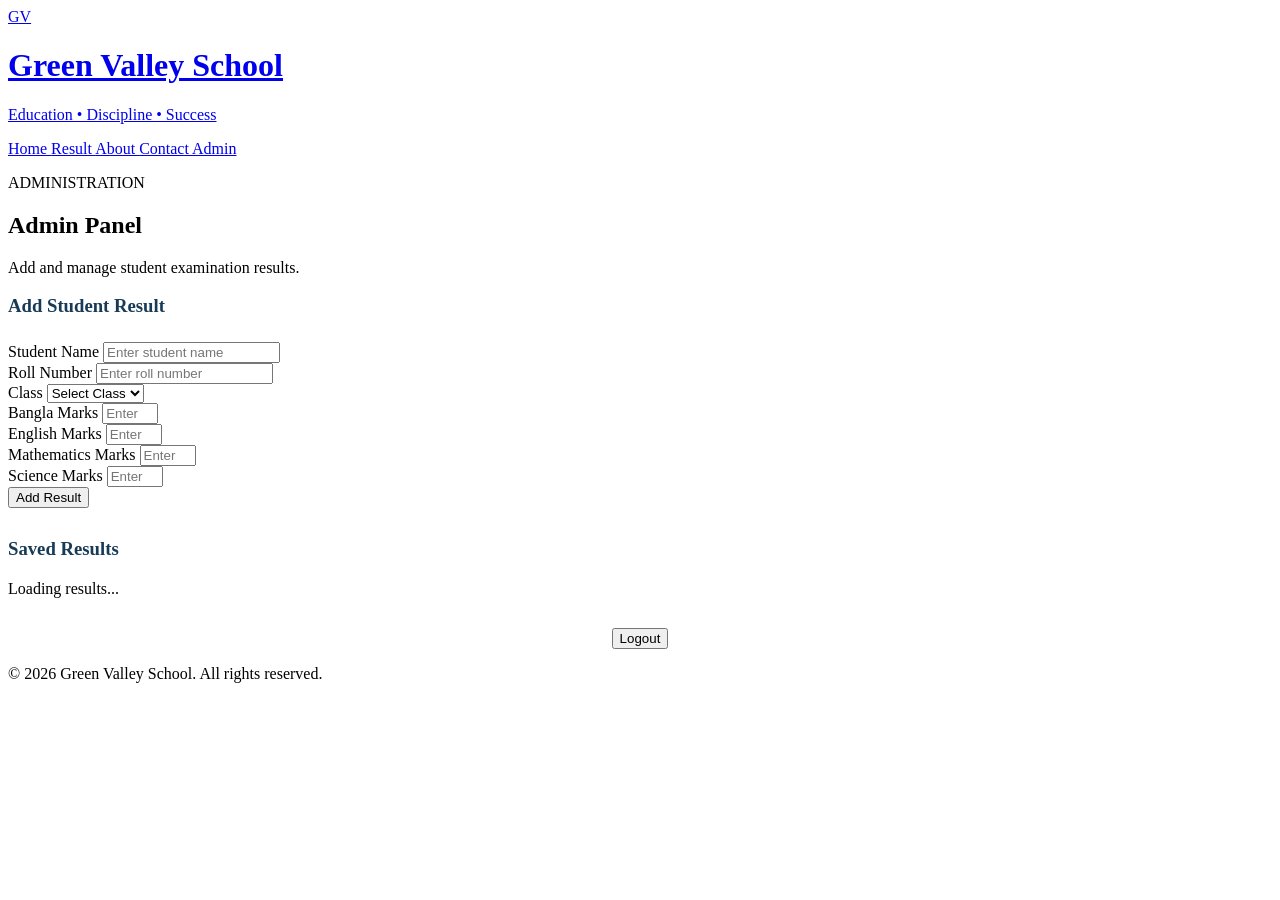
==== admin-panel.html @ b8399d2d "Add files via upload" ====
<!DOCTYPE html>
<html lang="en">

<head>
    <meta charset="UTF-8">
    <meta name="viewport" content="width=device-width, initial-scale=1.0">

    <title>Admin Panel | Green Valley School</title>

    <link rel="stylesheet" href="../Css/style.css">
</head>

<body>

    <!-- HEADER -->

    <header class="site-header">

        <div class="container header-content">

            <a href="index.html" class="school-logo">

                <div class="logo-circle">
                    GV
                </div>

                <div>
                    <h1>Green Valley School</h1>

                    <p>
                        Education • Discipline • Success
                    </p>
                </div>

            </a>


            <nav class="navbar">

                <a href="index.html">
                    Home
                </a>

                <a href="result.html">
                    Result
                </a>

                <a href="about.html">
                    About
                </a>

                <a href="contact.html">
                    Contact
                </a>

                <a href="admin.html" class="active">
                    Admin
                </a>

            </nav>

        </div>

    </header>


    <!-- ADMIN PANEL -->

    <main class="admin-page">

        <div class="admin-container">

            <div class="section-heading">

                <p class="small-title">
                    ADMINISTRATION
                </p>

                <h2>
                    Admin Panel
                </h2>

                <div class="heading-line"></div>

                <p>
                    Add and manage student examination results.
                </p>

            </div>


            <!-- ADD RESULT BOX -->

            <div class="result-box">

                <h3 style="color:#173b57; margin-bottom:25px;">
                    Add Student Result
                </h3>


                <form id="addResultForm">

                    <!-- NAME -->

                    <div class="form-group">

                        <label for="addStudentName">
                            Student Name
                        </label>

                        <input
                            type="text"
                            id="addStudentName"
                            placeholder="Enter student name"
                            required
                        >

                    </div>


                    <!-- ROLL -->

                    <div class="form-group">

                        <label for="addRollNumber">
                            Roll Number
                        </label>

                        <input
                            type="number"
                            id="addRollNumber"
                            placeholder="Enter roll number"
                            required
                        >

                    </div>


                    <!-- CLASS -->

                    <div class="form-group">

                        <label for="addClassName">
                            Class
                        </label>

                        <select id="addClassName" required>

                            <option value="">
                                Select Class
                            </option>

                            <option value="6">
                                Class 6
                            </option>

                            <option value="7">
                                Class 7
                            </option>

                            <option value="8">
                                Class 8
                            </option>

                            <option value="9">
                                Class 9
                            </option>

                            <option value="10">
                                Class 10
                            </option>

                        </select>

                    </div>


                    <!-- BANGLA -->

                    <div class="form-group">

                        <label for="banglaMarks">
                            Bangla Marks
                        </label>

                        <input
                            type="number"
                            id="banglaMarks"
                            placeholder="Enter Bangla marks"
                            min="0"
                            max="100"
                            required
                        >

                    </div>


                    <!-- ENGLISH -->

                    <div class="form-group">

                        <label for="englishMarks">
                            English Marks
                        </label>

                        <input
                            type="number"
                            id="englishMarks"
                            placeholder="Enter English marks"
                            min="0"
                            max="100"
                            required
                        >

                    </div>


                    <!-- MATHEMATICS -->

                    <div class="form-group">

                        <label for="mathMarks">
                            Mathematics Marks
                        </label>

                        <input
                            type="number"
                            id="mathMarks"
                            placeholder="Enter Mathematics marks"
                            min="0"
                            max="100"
                            required
                        >

                    </div>


                    <!-- SCIENCE -->

                    <div class="form-group">

                        <label for="scienceMarks">
                            Science Marks
                        </label>

                        <input
                            type="number"
                            id="scienceMarks"
                            placeholder="Enter Science marks"
                            min="0"
                            max="100"
                            required
                        >

                    </div>


                    <button
                        type="submit"
                        class="result-button"
                    >
                        Add Result
                    </button>

                </form>


                <div id="addResultMessage"></div>

            </div>


            <!-- SAVED RESULTS -->

            <div
                class="result-box"
                style="max-width:100%; margin-top:30px;"
            >

                <h3 style="color:#173b57; margin-bottom:20px;">
                    Saved Results
                </h3>

                <div id="adminResults">
                    Loading results...
                </div>

            </div>


            <!-- LOGOUT -->

            <div style="text-align:center; margin-top:30px;">

                <button
                    id="logoutButton"
                    class="result-button"
                    style="max-width:250px;"
                >
                    Logout
                </button>

            </div>

        </div>

    </main>


    <!-- FOOTER -->

    <footer class="site-footer">

        <div class="footer-bottom">

            <p>
                © 2026 Green Valley School.
                All rights reserved.
            </p>

        </div>

    </footer>


    <script src="../Js/script.js"></script>

</body>

</html>
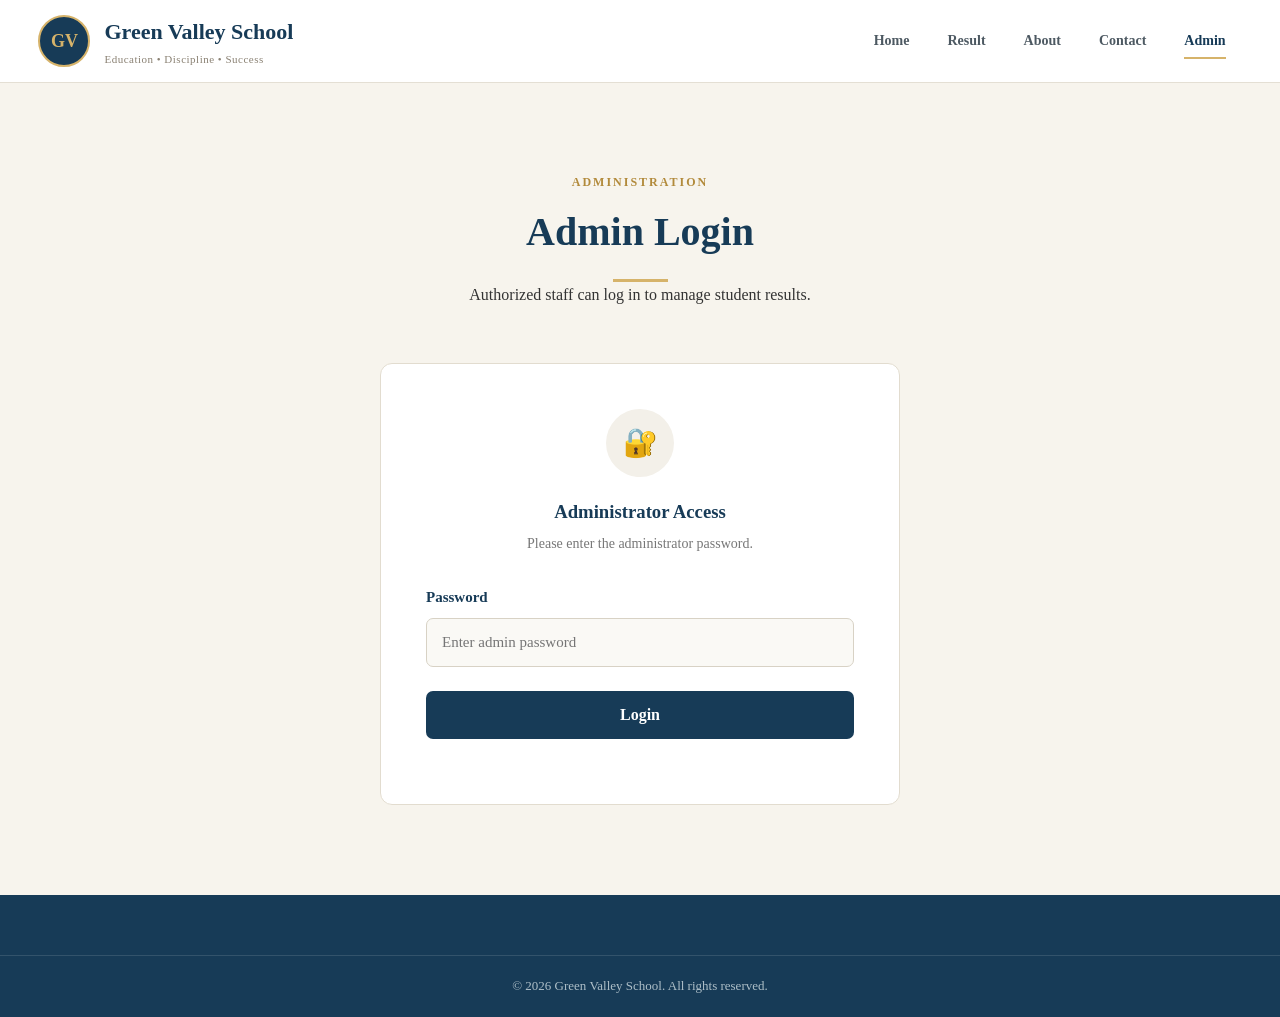
==== commit 67574fea: "Add files via upload" ====
--- a/admin-panel.html
+++ b/admin-panel.html
@@ -7,7 +7,7 @@
 
     <title>Admin Panel | Green Valley School</title>
 
-    <link rel="stylesheet" href="../Css/style.css">
+    <link rel="stylesheet" href="style.css">
 </head>
 
 <body>
@@ -323,7 +323,7 @@
     </footer>
 
 
-    <script src="../Js/script.js"></script>
+    <script src="script.js"></script>
 
 </body>
 
--- a/style.css
+++ b/style.css
@@ -0,0 +1,1027 @@
+/* =========================================
+   GREEN VALLEY SCHOOL
+   DESKTOP + MOBILE RESPONSIVE STYLE
+========================================= */
+
+* {
+    margin: 0;
+    padding: 0;
+    box-sizing: border-box;
+}
+
+html {
+    scroll-behavior: smooth;
+}
+
+body {
+    font-family: Georgia, "Times New Roman", serif;
+    background: #f7f4ed;
+    color: #333;
+    line-height: 1.6;
+}
+
+.container {
+    width: 94%;
+    max-width: 1600px;
+    margin: auto;
+}
+
+
+/* =========================================
+   HEADER
+========================================= */
+
+.site-header {
+    position: sticky;
+    top: 0;
+    z-index: 1000;
+    background: #ffffff;
+    border-bottom: 1px solid #e4dfd4;
+}
+
+.header-content {
+    min-height: 82px;
+    display: flex;
+    align-items: center;
+    justify-content: space-between;
+    gap: 40px;
+}
+
+.school-logo {
+    display: flex;
+    align-items: center;
+    gap: 14px;
+    color: #173b57;
+    text-decoration: none;
+}
+
+.logo-circle {
+    width: 52px;
+    height: 52px;
+    display: flex;
+    align-items: center;
+    justify-content: center;
+    flex-shrink: 0;
+    background: #173b57;
+    color: #d6b36a;
+    border: 2px solid #d6b36a;
+    border-radius: 50%;
+    font-size: 18px;
+    font-weight: bold;
+}
+
+.school-logo h1 {
+    font-size: 22px;
+    color: #173b57;
+}
+
+.school-logo p {
+    margin-top: 2px;
+    color: #8a8173;
+    font-size: 11px;
+    letter-spacing: 0.5px;
+}
+
+
+/* =========================================
+   NAVBAR
+========================================= */
+
+.navbar {
+    display: flex;
+    align-items: center;
+    gap: 6px;
+}
+
+.navbar a {
+    position: relative;
+    padding: 10px 16px;
+    color: #4d5962;
+    text-decoration: none;
+    font-size: 14px;
+    font-weight: 600;
+    border-radius: 6px;
+    transition: 0.25s;
+}
+
+.navbar a:hover {
+    color: #173b57;
+    background: #f3f0e9;
+}
+
+.navbar a.active {
+    color: #173b57;
+}
+
+.navbar a::after {
+    content: "";
+    position: absolute;
+    left: 16px;
+    right: 16px;
+    bottom: 3px;
+    height: 2px;
+    background: #d6b36a;
+    transform: scaleX(0);
+    transition: 0.25s;
+}
+
+.navbar a:hover::after,
+.navbar a.active::after {
+    transform: scaleX(1);
+}
+
+
+/* =========================================
+   HERO
+========================================= */
+
+.hero {
+    min-height: 650px;
+    display: flex;
+    align-items: center;
+    padding: 90px 0;
+    background: linear-gradient(135deg, #173b57, #245777);
+    color: white;
+}
+
+.hero-content {
+    display: grid;
+    grid-template-columns: 1.15fr 0.85fr;
+    align-items: center;
+    gap: 100px;
+}
+
+.hero-text {
+    max-width: 750px;
+}
+
+.hero-text .welcome-text {
+    color: #d6b36a;
+    font-size: 13px;
+    font-weight: bold;
+    letter-spacing: 3px;
+}
+
+.hero-text h2 {
+    margin: 16px 0;
+    font-size: 60px;
+    line-height: 1.12;
+}
+
+.hero-text > p:not(.welcome-text) {
+    margin-bottom: 32px;
+    color: #e2e9ed;
+    font-size: 18px;
+    max-width: 700px;
+}
+
+
+/* =========================================
+   HERO BUTTONS
+========================================= */
+
+.hero-buttons {
+    display: flex;
+    gap: 14px;
+    flex-wrap: wrap;
+}
+
+.btn {
+    display: inline-block;
+    padding: 14px 26px;
+    border-radius: 6px;
+    text-decoration: none;
+    font-size: 14px;
+    font-weight: bold;
+    transition: 0.25s;
+}
+
+.btn-primary {
+    background: #d6b36a;
+    color: #173b57;
+}
+
+.btn-primary:hover {
+    background: #e5c783;
+    transform: translateY(-2px);
+}
+
+.btn-secondary {
+    border: 1px solid rgba(255, 255, 255, 0.5);
+    color: white;
+}
+
+.btn-secondary:hover {
+    background: white;
+    color: #173b57;
+}
+
+
+/* =========================================
+   HERO CARD
+========================================= */
+
+.hero-card {
+    position: relative;
+    overflow: hidden;
+    padding: 55px 40px;
+    text-align: center;
+    background: rgba(255, 255, 255, 0.10);
+    border: 1px solid rgba(255, 255, 255, 0.25);
+    border-radius: 14px;
+}
+
+.hero-card::after {
+    content: "";
+    position: absolute;
+    top: -80%;
+    left: -120%;
+    width: 45%;
+    height: 260%;
+    background: rgba(255, 255, 255, 0.22);
+    transform: rotate(25deg);
+    animation: cardShine 4s ease-in-out infinite;
+    pointer-events: none;
+}
+
+@keyframes cardShine {
+    0% {
+        left: -120%;
+    }
+
+    45%,
+    100% {
+        left: 150%;
+    }
+}
+
+
+/* =========================================
+   SCHOOL EMBLEM
+========================================= */
+
+.school-emblem {
+    width: 125px;
+    height: 125px;
+    margin: 0 auto 22px;
+    display: flex;
+    align-items: center;
+    justify-content: center;
+    background: #173b57;
+    border: 4px solid #d6b36a;
+    border-radius: 50%;
+    color: #d6b36a;
+    font-size: 37px;
+    font-weight: bold;
+}
+
+.hero-card h3 {
+    margin-bottom: 8px;
+    font-size: 25px;
+}
+
+.hero-card p {
+    color: #dbe5ea;
+}
+
+
+/* =========================================
+   SECTION HEADING
+========================================= */
+
+.section-heading {
+    text-align: center;
+    margin-bottom: 55px;
+}
+
+.small-title {
+    color: #b28a3b;
+    font-size: 12px;
+    font-weight: bold;
+    letter-spacing: 2px;
+}
+
+.section-heading h2 {
+    margin: 8px 0;
+    color: #173b57;
+    font-size: 40px;
+}
+
+.heading-line {
+    width: 55px;
+    height: 3px;
+    margin: 15px auto 0;
+    background: #d6b36a;
+}
+
+
+/* =========================================
+   WELCOME SECTION
+========================================= */
+
+.welcome-section {
+    padding: 100px 0;
+    background: white;
+}
+
+.welcome-grid {
+    display: grid;
+    grid-template-columns: 1fr 1fr;
+    gap: 100px;
+    align-items: center;
+}
+
+.welcome-grid .welcome-text {
+    color: #555;
+    font-size: 16px;
+    letter-spacing: normal;
+}
+
+.welcome-grid .welcome-text h3 {
+    margin-bottom: 18px;
+    color: #173b57;
+    font-size: 30px;
+}
+
+.welcome-grid .welcome-text p {
+    margin-bottom: 17px;
+}
+
+.text-link {
+    display: inline-block;
+    margin-top: 10px;
+    color: #173b57;
+    font-weight: bold;
+    text-decoration: none;
+}
+
+.text-link:hover {
+    color: #b28a3b;
+}
+
+
+/* =========================================
+   INFORMATION BOX
+========================================= */
+
+.info-box {
+    padding: 10px 30px;
+    background: #f7f4ed;
+    border: 1px solid #e5ded0;
+    border-radius: 10px;
+}
+
+.info-item {
+    display: flex;
+    gap: 20px;
+    padding: 24px 0;
+    border-bottom: 1px solid #ded7c9;
+}
+
+.info-item:last-child {
+    border-bottom: none;
+}
+
+.info-number {
+    color: #b28a3b;
+    font-size: 19px;
+    font-weight: bold;
+}
+
+.info-item h4 {
+    margin-bottom: 6px;
+    color: #173b57;
+    font-size: 18px;
+}
+
+.info-item p {
+    color: #777;
+    font-size: 14px;
+}
+
+
+/* =========================================
+   QUICK SECTION
+========================================= */
+
+.quick-section {
+    padding: 100px 0;
+    background: #f7f4ed;
+}
+
+.quick-grid {
+    display: grid;
+    grid-template-columns: repeat(4, 1fr);
+    gap: 25px;
+}
+
+.quick-card {
+    padding: 35px 25px;
+    background: white;
+    border: 1px solid #e3ddd1;
+    border-radius: 10px;
+    color: #333;
+    text-decoration: none;
+    text-align: center;
+    transition: 0.3s;
+}
+
+.quick-card:hover {
+    transform: translateY(-6px);
+    border-color: #d6b36a;
+}
+
+.quick-icon {
+    width: 50px;
+    height: 50px;
+    margin: 0 auto 17px;
+    display: flex;
+    align-items: center;
+    justify-content: center;
+    background: #173b57;
+    color: #d6b36a;
+    border-radius: 50%;
+    font-size: 18px;
+    font-weight: bold;
+}
+
+.quick-card h3 {
+    margin-bottom: 9px;
+    color: #173b57;
+    font-size: 20px;
+}
+
+.quick-card p {
+    margin-bottom: 16px;
+    color: #777;
+    font-size: 14px;
+}
+
+.quick-card span {
+    color: #b28a3b;
+    font-size: 13px;
+    font-weight: bold;
+}
+
+
+/* =========================================
+   NOTICE
+========================================= */
+
+.notice-section {
+    padding: 75px 0;
+    background: white;
+}
+
+.notice-box {
+    padding: 35px;
+    background: #f7f4ed;
+    border-left: 5px solid #d6b36a;
+    border-radius: 8px;
+}
+
+.notice-title {
+    display: flex;
+    align-items: center;
+    gap: 15px;
+    margin-bottom: 14px;
+}
+
+.notice-title > span {
+    width: 44px;
+    height: 44px;
+    display: flex;
+    align-items: center;
+    justify-content: center;
+    background: #173b57;
+    color: #d6b36a;
+    border-radius: 50%;
+    font-size: 20px;
+    font-weight: bold;
+}
+
+.notice-title p {
+    color: #b28a3b;
+    font-size: 11px;
+    font-weight: bold;
+    letter-spacing: 2px;
+}
+
+.notice-title h3 {
+    color: #173b57;
+    font-size: 21px;
+}
+
+.notice-box > p {
+    color: #666;
+}
+
+
+/* =========================================
+   FOOTER
+========================================= */
+
+.site-footer {
+    background: #173b57;
+    color: white;
+    padding-top: 60px;
+}
+
+.footer-content {
+    display: grid;
+    grid-template-columns: 1.5fr 1fr 1fr;
+    gap: 80px;
+    padding-bottom: 45px;
+}
+
+.footer-school h3 {
+    margin-bottom: 9px;
+    color: #d6b36a;
+}
+
+.footer-school p,
+.footer-contact p {
+    color: #cbd7dd;
+    font-size: 14px;
+}
+
+.footer-links h4,
+.footer-contact h4 {
+    margin-bottom: 14px;
+    color: white;
+}
+
+.footer-links {
+    display: flex;
+    flex-direction: column;
+    align-items: flex-start;
+}
+
+.footer-links a {
+    margin-bottom: 6px;
+    color: #cbd7dd;
+    text-decoration: none;
+    font-size: 14px;
+}
+
+.footer-links a:hover {
+    color: #d6b36a;
+}
+
+.footer-contact p {
+    margin-bottom: 5px;
+}
+
+.footer-bottom {
+    padding: 20px;
+    border-top: 1px solid rgba(255, 255, 255, 0.12);
+    text-align: center;
+}
+
+.footer-bottom p {
+    color: #aebfc8;
+    font-size: 13px;
+}
+
+
+/* =========================================
+   SCROLL GLIDE
+========================================= */
+
+.reveal {
+    opacity: 0;
+    transform: translateY(60px);
+
+    transition:
+        opacity 0.7s ease,
+        transform 0.7s cubic-bezier(0.22, 1, 0.36, 1);
+
+    will-change: opacity, transform;
+}
+
+.reveal.show {
+    opacity: 1;
+    transform: translateY(0);
+}
+
+
+/* =========================================
+   RESULT PAGE
+========================================= */
+
+.result-page {
+    min-height: 75vh;
+    padding: 90px 0;
+    background: #f7f4ed;
+}
+
+.result-container {
+    width: 94%;
+    max-width: 1100px;
+    margin: auto;
+}
+
+.result-box {
+    max-width: 700px;
+    margin: auto;
+    padding: 45px;
+    background: white;
+    border: 1px solid #e2dccf;
+    border-radius: 12px;
+}
+
+
+/* =========================================
+   FORM
+========================================= */
+
+.form-group {
+    margin-bottom: 24px;
+}
+
+.form-group label {
+    display: block;
+    margin-bottom: 9px;
+    color: #173b57;
+    font-size: 15px;
+    font-weight: bold;
+}
+
+.form-group input,
+.form-group select {
+    width: 100%;
+    padding: 15px;
+    border: 1px solid #d8d2c5;
+    border-radius: 7px;
+    background: #faf9f5;
+    color: #333;
+    font-family: inherit;
+    font-size: 15px;
+    outline: none;
+}
+
+.form-group input:focus,
+.form-group select:focus {
+    border-color: #173b57;
+    background: white;
+}
+
+.result-button {
+    width: 100%;
+    padding: 15px;
+    border: none;
+    border-radius: 7px;
+    background: #173b57;
+    color: white;
+    font-family: inherit;
+    font-size: 16px;
+    font-weight: bold;
+    cursor: pointer;
+    transition: 0.25s;
+}
+
+.result-button:hover {
+    background: #d6b36a;
+    color: #173b57;
+    transform: translateY(-2px);
+}
+
+
+/* =========================================
+   RESULT MESSAGE
+========================================= */
+
+#resultMessage {
+    margin-top: 30px;
+}
+
+.result-success {
+    padding: 27px;
+    background: #f3f8f3;
+    border-left: 5px solid #3d7a4a;
+    border-radius: 8px;
+}
+
+.result-success h3 {
+    color: #285f35;
+    margin-bottom: 12px;
+}
+
+.result-success h4 {
+    margin-top: 16px;
+    color: #173b57;
+}
+
+.result-error {
+    padding: 22px;
+    background: #fff5f3;
+    border-left: 5px solid #b84a3a;
+    border-radius: 8px;
+}
+
+.result-error h3 {
+    color: #a33b2d;
+    margin-bottom: 5px;
+}
+
+
+/* =========================================
+   ADMIN PAGE
+========================================= */
+
+.admin-page {
+    min-height: 75vh;
+    padding: 90px 0;
+    background: #f7f4ed;
+}
+
+.admin-container {
+    width: 94%;
+    max-width: 1200px;
+    margin: auto;
+}
+
+.admin-login-box {
+    max-width: 520px;
+    margin: auto;
+    padding: 45px;
+    background: white;
+    border: 1px solid #e2dccf;
+    border-radius: 12px;
+    text-align: center;
+}
+
+.admin-icon {
+    width: 68px;
+    height: 68px;
+    margin: 0 auto 20px;
+    display: flex;
+    align-items: center;
+    justify-content: center;
+    background: #f3f0e9;
+    border-radius: 50%;
+    font-size: 28px;
+}
+
+.admin-login-box h3 {
+    color: #173b57;
+    margin-bottom: 6px;
+}
+
+.admin-description {
+    margin-bottom: 30px;
+    color: #777;
+    font-size: 14px;
+}
+
+.admin-login-box .form-group {
+    text-align: left;
+}
+
+#adminMessage {
+    margin-top: 20px;
+}
+
+.admin-error {
+    padding: 12px;
+    background: #fff5f3;
+    border-left: 4px solid #b84a3a;
+    border-radius: 6px;
+    color: #a33b2d;
+    font-size: 14px;
+}
+
+
+/* =========================================
+   ADMIN RESULTS TABLE
+========================================= */
+
+#adminResults {
+    width: 100%;
+    overflow-x: auto;
+}
+
+#adminResults table {
+    width: 100%;
+    border-collapse: collapse;
+    margin-top: 10px;
+    background: white;
+}
+
+#adminResults th,
+#adminResults td {
+    padding: 12px 10px;
+    border: 1px solid #e2dccf;
+    text-align: center;
+    font-size: 14px;
+}
+
+#adminResults th {
+    background: #173b57;
+    color: white;
+}
+
+#adminResults td {
+    color: #555;
+}
+
+#adminResults button {
+    padding: 7px 12px;
+    border: none;
+    border-radius: 5px;
+    background: #b84a3a;
+    color: white;
+    cursor: pointer;
+    font-family: inherit;
+    font-size: 12px;
+}
+
+#adminResults button:hover {
+    background: #92372c;
+}
+
+
+/* =========================================
+   LARGE DESKTOP
+========================================= */
+
+@media (min-width: 1400px) {
+
+    .container {
+        width: 94%;
+        max-width: 1700px;
+    }
+
+    .hero {
+        min-height: 720px;
+    }
+
+    .hero-content {
+        gap: 130px;
+    }
+
+    .hero-text h2 {
+        font-size: 68px;
+    }
+
+    .hero-card {
+        padding: 65px 45px;
+    }
+
+    .welcome-grid {
+        gap: 120px;
+    }
+
+}
+
+
+/* =========================================
+   TABLET
+========================================= */
+
+@media (max-width: 1000px) {
+
+    .header-content {
+        gap: 20px;
+    }
+
+    .hero-content {
+        grid-template-columns: 1fr 1fr;
+        gap: 45px;
+    }
+
+    .hero-text h2 {
+        font-size: 46px;
+    }
+
+    .quick-grid {
+        grid-template-columns: repeat(2, 1fr);
+    }
+
+    .footer-content {
+        gap: 35px;
+    }
+
+}
+
+
+/* =========================================
+   MOBILE
+========================================= */
+
+@media (max-width: 700px) {
+
+    .container {
+        width: 92%;
+    }
+
+    .header-content {
+        flex-direction: column;
+        padding: 15px 0;
+    }
+
+    .navbar {
+        width: 100%;
+        justify-content: center;
+        flex-wrap: wrap;
+    }
+
+    .navbar a {
+        padding: 7px 9px;
+        font-size: 13px;
+    }
+
+    .hero {
+        padding: 65px 0;
+    }
+
+    .hero-content {
+        grid-template-columns: 1fr;
+        text-align: center;
+        gap: 45px;
+    }
+
+    .hero-text {
+        margin: auto;
+    }
+
+    .hero-text h2 {
+        font-size: 40px;
+    }
+
+    .hero-text > p:not(.welcome-text) {
+        font-size: 16px;
+    }
+
+    .hero-buttons {
+        justify-content: center;
+    }
+
+    .welcome-section,
+    .quick-section {
+        padding: 65px 0;
+    }
+
+    .welcome-grid {
+        grid-template-columns: 1fr;
+        gap: 40px;
+    }
+
+    .section-heading h2 {
+        font-size: 31px;
+    }
+
+    .quick-grid {
+        grid-template-columns: 1fr;
+    }
+
+    .footer-content {
+        grid-template-columns: 1fr;
+        text-align: center;
+    }
+
+    .footer-links {
+        align-items: center;
+    }
+
+    .result-container,
+    .admin-container {
+        width: 92%;
+    }
+
+    .result-box,
+    .admin-login-box {
+        padding: 28px 20px;
+    }
+
+}
+
+
+/* =========================================
+   SMALL MOBILE
+========================================= */
+
+@media (max-width: 450px) {
+
+    .hero-text h2 {
+        font-size: 34px;
+    }
+
+    .school-logo h1 {
+        font-size: 19px;
+    }
+
+    .hero-card {
+        padding: 35px 20px;
+    }
+
+    .school-emblem {
+        width: 110px;
+        height: 110px;
+    }
+
+    .notice-box {
+        padding: 25px 20px;
+    }
+
+}
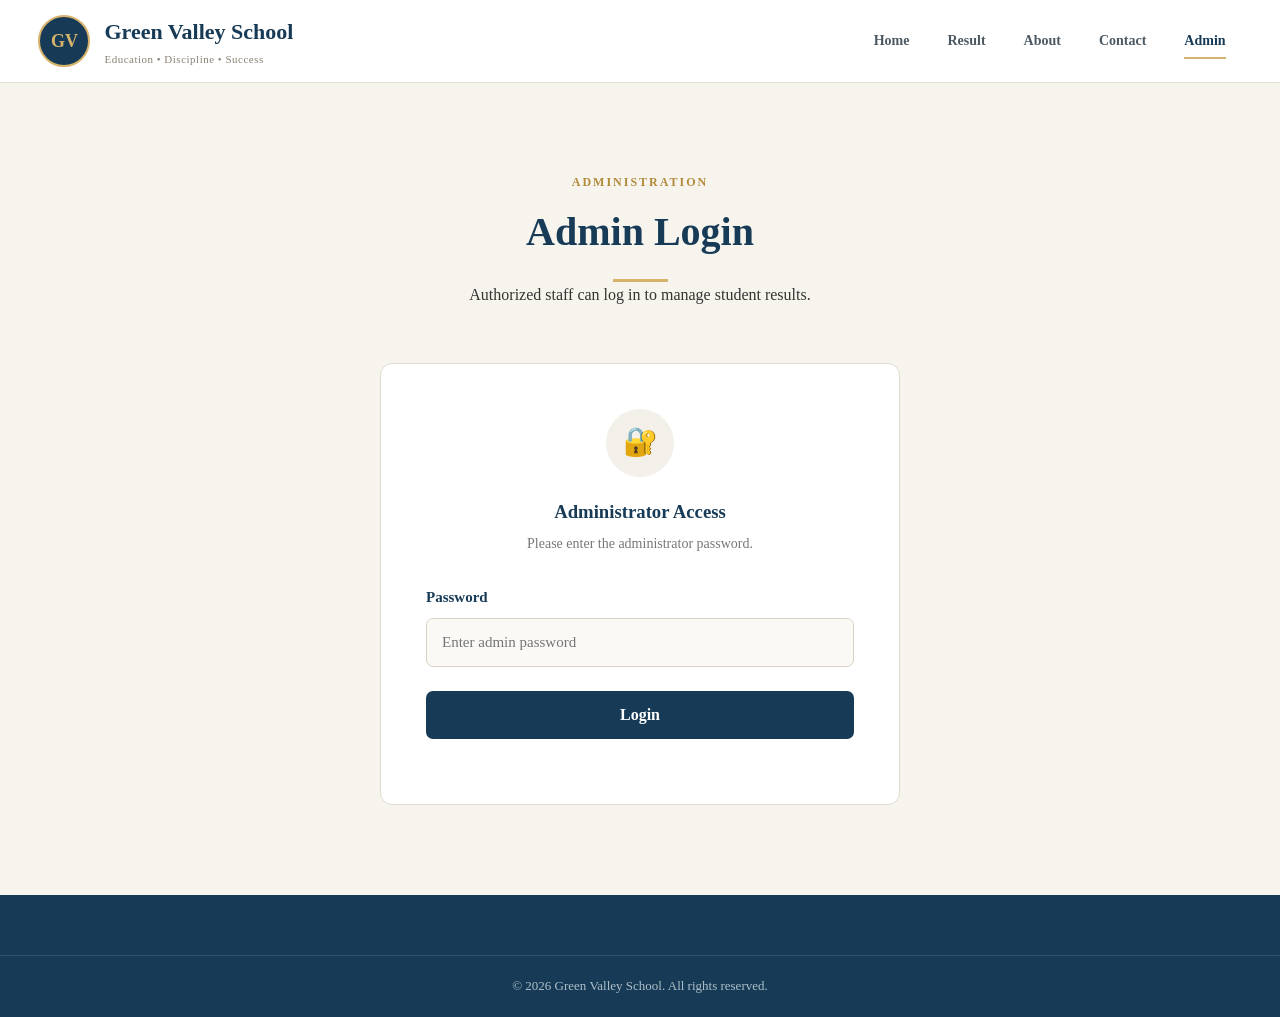
==== commit c209834f: "Update admin-panel.html" ====
--- a/admin-panel.html
+++ b/admin-panel.html
@@ -322,9 +322,8 @@
 
     </footer>
 
-
-    <script src="script.js"></script>
-
+<script src="script.js?v=2"></script>
+    
 </body>
 
-</html>+</html>
